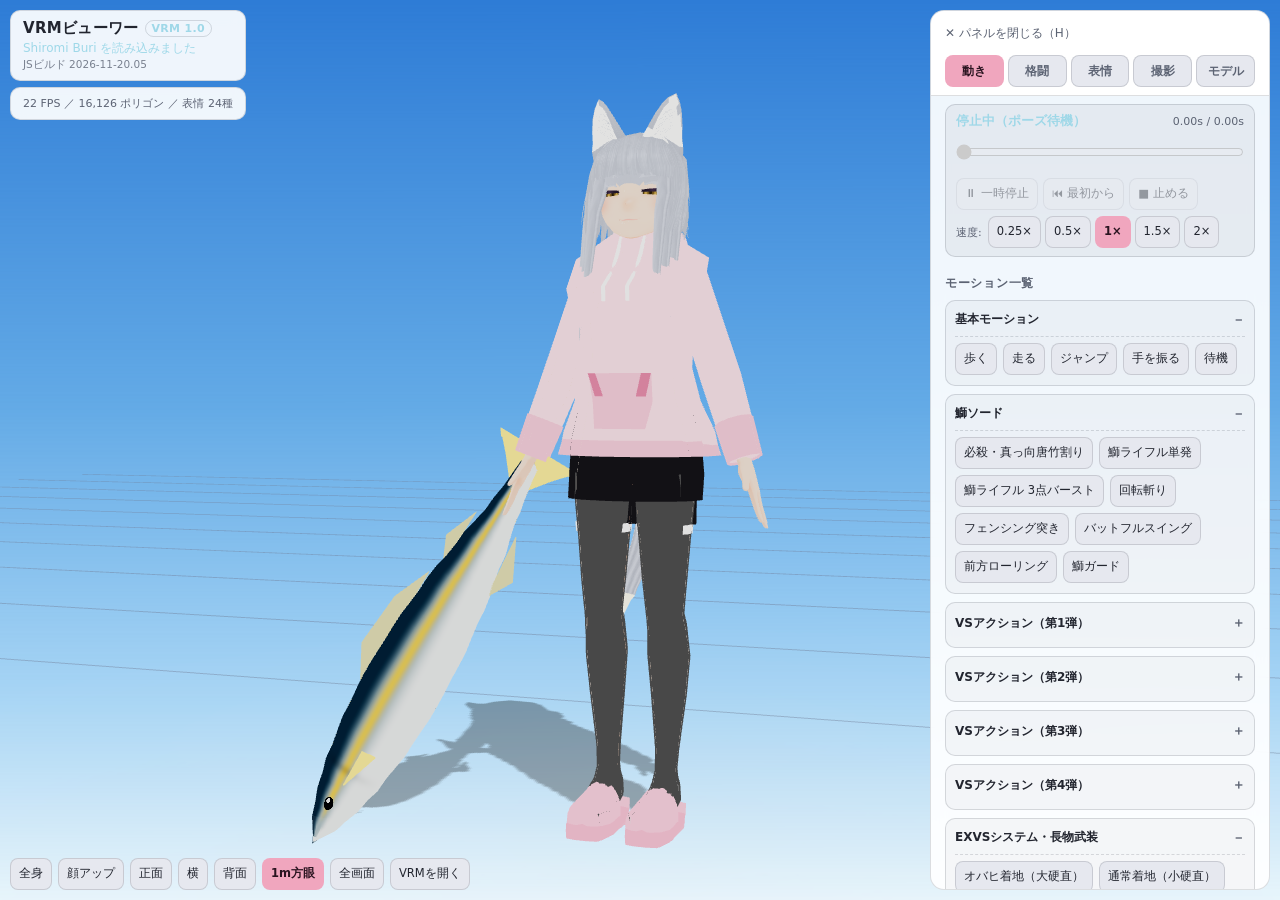
==== index.html @ d03084d5 "Add files via upload" ====
<!doctype html>
<html lang="ja">
  <head>
    <meta charset="utf-8" />
    <meta name="viewport" content="width=device-width, initial-scale=1, viewport-fit=cover" />
    <meta name="color-scheme" content="light dark" />
    <link rel="icon" href="data:," />
    <title>VRMビューワー</title>
    <style>
      button, [role="button"], select, summary, input:not([type="checkbox"], [type="radio"]) { min-height: 2rem; }
    </style>
    <link rel="stylesheet" href="css/viewer.css?v=2026-11-20.05" />
  </head>

<body>
<div id="stage" aria-label="3Dビュー"></div>

<div id="top-left">
  <div id="statusbar">
    <div class="chip">
      <h1>VRMビューワー<span class="sub" id="vrmver">VRM 1.0 / 0.x</span></h1>
      <div id="loadmsg">モデルを読み込んでいます…</div>
      <div id="buildstamp">JSビルド 2026-11-20.05</div>
    </div>
    <div class="chip" id="stats" hidden></div>
  </div>

  <div id="cambar" role="group" aria-label="カメラ・ファイル">
    <button class="act small" data-cam="full" type="button">全身</button>
    <button class="act small" data-cam="face" type="button">顔アップ</button>
    <button class="act small" data-cam="front" type="button">正面</button>
    <button class="act small" data-cam="side" type="button">横</button>
    <button class="act small" data-cam="back" type="button">背面</button>
    <button class="act small on" id="gridbtn" type="button">1m方眼</button>
    <button class="act small" id="fsbtn" type="button">全画面</button>
    <label class="act small" for="file-open">VRMを開く</label>
  </div>
</div>
<input id="file-open" type="file" accept=".vrm,.glb" hidden />

<div id="stalebar" role="alert" hidden>
  <span class="stale-msg">⚠ <b>古いコピーを表示しています</b>（実行中ビルド <b id="stale-running">?</b> ／ サーバー上の最新 <b id="stale-served">?</b>）。<b>Ctrl+Shift+R</b> で強制再読み込みしてください。</span>
  <button type="button" id="stale-close" aria-label="閉じる">×</button>
</div>

<button id="debugFab" type="button" aria-label="操作パネルを開く（Hキーでも開閉）" title="操作パネル（Hキーでも開閉）">⚙ 操作</button>

<aside id="panel" class="closed" aria-label="操作パネル">
  <div class="panel-head">
    <div class="panel-head-top">
      <button id="paneltoggle" aria-expanded="false" type="button">✕ パネルを閉じる（H）</button>
    </div>
    <div class="tabs" role="tablist">
      <button class="tab-btn on" data-tab="motion" role="tab" aria-selected="true" type="button">動き</button>
      <button class="tab-btn" data-tab="melee" role="tab" aria-selected="false" type="button">格闘</button>
      <button class="tab-btn" data-tab="expr" role="tab" aria-selected="false" type="button">表情</button>
      <button class="tab-btn" data-tab="look" role="tab" aria-selected="false" type="button">撮影</button>
      <button class="tab-btn" data-tab="model" role="tab" aria-selected="false" type="button">モデル</button>
    </div>
  </div>

  <!-- 「動き」「格闘」両タブ共通のモーション再生プレイヤー -->
  <div id="motion-player-wrap">
    <div id="motion-player">
      <div class="mp-head">
        <span id="mp-name">停止中（ポーズ待機）</span>
        <span id="mp-time">0.00s / 0.00s</span>
      </div>
      <div class="mp-scrub-row">
        <input type="range" id="mp-scrub" min="0" max="1" step="0.01" value="0" aria-label="モーション再生位置" disabled />
      </div>
      <div class="mp-ctrls">
        <button class="act small" id="mp-play" type="button" disabled>⏸ 一時停止</button>
        <button class="act small" id="mp-restart" type="button" disabled>⏮ 最初から</button>
        <button class="act small" id="mp-stop" type="button" disabled>■ 止める</button>
      </div>
      <div class="mp-speeds" id="mp-speeds">
        <span>速度:</span>
        <button class="act small" data-speed="0.25" type="button">0.25×</button>
        <button class="act small" data-speed="0.5" type="button">0.5×</button>
        <button class="act small on" data-speed="1" type="button">1×</button>
        <button class="act small" data-speed="1.5" type="button">1.5×</button>
        <button class="act small" data-speed="2" type="button">2×</button>
      </div>
    </div>
  </div>

  <!-- ===== TAB 1: 動き（基本・剣・VS・EXVS・エモート・ポーズ・しっぽ） ===== -->
  <div class="tab-pane on" id="tab-motion" role="tabpanel">
    <section aria-labelledby="h-player">
      <h2 id="h-player">モーション一覧</h2>
      <div id="motion-groups"></div>
      <p class="hint">ループ系以外は再生後に自動で待機ポーズへ戻ります。一時停止／シークで任意フレームを確認できます。</p>
    </section>

    <section aria-labelledby="h-pose">
      <h2 id="h-pose">ポーズ・関節</h2>
      <details class="grp">
        <summary>基本・武器ポーズ＆関節スライダー</summary>
        <div class="row" id="pose-row">
          <button class="act on" data-pose="stand" type="button">通常</button>
          <button class="act" data-pose="wave" type="button">手を振る</button>
          <button class="act" data-pose="banzai" type="button">バンザイ</button>
          <button class="act" data-pose="onehand" type="button">片手を上げる</button>
        </div>
        <div class="row">
          <button class="act" id="bow-once" type="button">おじぎする</button>
          <button class="act" id="jump-once" type="button">ジャンプ</button>
        </div>
        <p class="hint">鰤ソードのポーズ：</p>
        <div class="row" id="sword-pose-row">
          <button class="act" data-pose="katsugu" type="button">担ぐ</button>
          <button class="act" data-pose="kamae" type="button">構え（刀中段）</button>
          <button class="act" data-pose="nio" type="button">仁王立ち</button>
        </div>
        <div id="joint-sliders"></div>
      </details>
    </section>

    <section aria-labelledby="h-tail">
      <h2 id="h-tail">しっぽ（連動表現）</h2>
      <div class="row" id="tail-row">
        <button class="act on" data-tail="normal" type="button">ふつう</button>
        <button class="act" data-tail="happy" type="button">うれしい</button>
        <button class="act" data-tail="sleepy" type="button">ねむい</button>
        <button class="act" data-tail="surprised" type="button">びっくり</button>
      </div>
      <p class="hint">しっぽボーンがあるモデルでは気分に合わせて振り方と表情が連動します。</p>
    </section>
  </div>

  <!-- ===== TAB 2: 格闘（徒手空拳・カンフー・東方不敗・サイヤ人） ===== -->
  <div class="tab-pane" id="tab-melee" role="tabpanel">
    <section aria-labelledby="h-melee-pose">
      <h2 id="h-melee-pose">格闘ポーズ（構え）</h2>
      <div class="row" id="melee-pose-row">
        <button class="act small" data-pose="boxing_guard" type="button">ボクシング構え</button>
        <button class="act small" data-pose="kungfu_ready" type="button">カンフー構え</button>
        <button class="act small" data-pose="mabu" type="button">馬歩（四股立ち）</button>
        <button class="act small" data-pose="saiyan_charge" type="button">サイヤ人気溜め</button>
        <button class="act small" data-pose="toho_fuhai" type="button">東方不敗構え</button>
        <button class="act small" data-pose="stand" type="button">構え解除</button>
      </div>
    </section>
    <section aria-labelledby="h-melee">
      <h2 id="h-melee">徒手空拳モーション（22種）</h2>
      <div id="melee-groups"></div>
    </section>
  </div>

  <!-- ===== TAB 3: 表情 ===== -->
  <div class="tab-pane" id="tab-expr" role="tabpanel">
    <section aria-labelledby="h-expr">
      <h2 id="h-expr">表情プリセット <button class="act small" id="expr-reset" type="button">リセット</button></h2>
      <div class="row" id="expr-presets">
        <button class="act" data-expr="happy" type="button">笑顔</button>
        <button class="act" data-expr="angry" type="button">怒り</button>
        <button class="act" data-expr="sad" type="button">悲しみ</button>
        <button class="act" data-expr="surprised" type="button">驚き</button>
        <button class="act" data-expr="relaxed" type="button">ほっと</button>
      </div>
      <p class="hint">追加の表情（モデルに含まれるもの）：</p>
      <div class="row" id="expr-extra">
        <button class="act" data-expr="sleepy" type="button">眠い</button>
        <button class="act" data-expr="zito" type="button">ジト目</button>
        <button class="act" data-expr="satori" type="button">さとり</button>
        <button class="act" data-expr="fun" type="button">にっこり</button>
        <button class="act" data-expr="dislike" type="button">不機嫌</button>
        <button class="act" data-expr="wink" type="button">ウインク</button>
        <button class="act" data-expr="pout" type="button">ふくれっ面</button>
        <button class="act" data-expr="pien" type="button">ぴえん</button>
        <button class="act" data-expr="heart" type="button">ハート目</button>
        <button class="act" data-expr="twinkle" type="button">キラキラ目</button>
        <button class="act" data-expr="pero" type="button">てへぺろ</button>
      </div>
      <p class="hint">口の形：</p>
      <div class="row" id="mouth-row">
        <button class="act" data-mouth="aa" type="button">あ</button>
        <button class="act" data-mouth="ih" type="button">い</button>
        <button class="act" data-mouth="ou" type="button">う</button>
        <button class="act" data-mouth="ee" type="button">え</button>
        <button class="act" data-mouth="oh" type="button">お</button>
        <button class="act" data-mouth="" type="button">閉じる</button>
      </div>
      <div class="row">
        <button class="act" id="blink-once" type="button">まばたきする</button>
      </div>
      <details class="grp" open>
        <summary>表情スライダー</summary>
        <div id="expr-sliders"></div>
      </details>
    </section>
  </div>

  <!-- ===== TAB 4: 撮影・色・ライティング ===== -->
  <div class="tab-pane" id="tab-look" role="tabpanel">
    <section aria-labelledby="h-shot">
      <h2 id="h-shot">スクリーンショット</h2>
      <div class="row">
        <button class="act" id="shot" type="button">PNG保存</button>
        <button class="act" id="shot-alpha" type="button">背景透過PNG保存</button>
      </div>
    </section>

    <section aria-labelledby="h-light">
      <h2 id="h-light">ライティング <button class="act small" id="light-reset" type="button">初期値</button></h2>
      <div class="slider"><span>主ライト</span><input type="range" id="light-key" min="0" max="3" step="0.05" value="1.6" aria-label="主ライト強さ" /><output id="light-key-out">1.60</output></div>
      <div class="slider"><span>光・左右</span><input type="range" id="light-az" min="-180" max="180" step="1" value="39" aria-label="光の左右角度" /><output id="light-az-out">39°</output></div>
      <div class="slider"><span>光・高さ</span><input type="range" id="light-el" min="5" max="85" step="1" value="45" aria-label="光の高さ角度" /><output id="light-el-out">45°</output></div>
      <div class="slider"><span>環境光</span><input type="range" id="light-amb" min="0" max="2" step="0.05" value="0.85" aria-label="環境光の強さ" /><output id="light-amb-out">0.85</output></div>
      <div class="slider"><span>露出</span><input type="range" id="light-exp" min="0.5" max="1.8" step="0.05" value="1.05" aria-label="画面の露出" /><output id="light-exp-out">1.05</output></div>
      <div class="toggle"><span>地面の影を表示</span><button id="tg-shadow" aria-pressed="true" aria-label="地面の影を表示" type="button"></button></div>
      <div class="toggle"><span>1m方眼グリッド床</span><button id="tg-grid" aria-pressed="true" aria-label="1m方眼グリッド床" type="button"></button></div>
    </section>

    <section aria-labelledby="h-auto">
      <h2 id="h-auto">自動の動き・背景・表示</h2>
      <div class="toggle"><span>自動まばたき</span><button id="tg-blink" aria-pressed="true" aria-label="自動まばたき" type="button"></button></div>
      <div class="toggle"><span>呼吸（アイドル待機）</span><button id="tg-breath" aria-pressed="true" aria-label="呼吸" type="button"></button></div>
      <div class="toggle"><span>髪・しっぽの揺れ（SpringBone）</span><button id="tg-sway" aria-pressed="true" aria-label="髪としっぽの揺れ" type="button"></button></div>
      <div class="toggle"><span>ポインターを目・頭で追う</span><button id="tg-look" aria-pressed="false" aria-label="ポインターを目と頭で追う" type="button"></button></div>
      <div class="toggle"><span>ターンテーブル（自動回転）</span><button id="tg-spin" aria-pressed="false" aria-label="ターンテーブル" type="button"></button></div>
      <div class="toggle"><span>ワイヤーフレーム</span><button id="tg-wire" aria-pressed="false" aria-label="ワイヤーフレーム" type="button"></button></div>
      <p class="hint">背景：</p>
      <div class="swatches" id="bg-swatches">
        <button data-bg="sky" class="on" style="background:linear-gradient(180deg,#2e7cd6,#a9d6f5)" aria-label="青空" type="button"></button>
        <button data-bg="studio" style="background:#232733" aria-label="スタジオ" type="button"></button>
        <button data-bg="pink" style="background:#f6c6d3" aria-label="ピンク" type="button"></button>
        <button data-bg="mint" style="background:#bfe6dd" aria-label="ミント" type="button"></button>
        <button data-bg="night" style="background:#0d1020" aria-label="夜" type="button"></button>
        <button data-bg="white" style="background:#f4f4f6" aria-label="白" type="button"></button>
      </div>
    </section>

    <section aria-labelledby="h-color">
      <h2 id="h-color">色替え <button class="act small" id="color-reset" type="button">色をリセット</button></h2>
      <details class="grp">
        <summary>プリセット＆マテリアル色</summary>
        <div id="color-presets"></div>
        <div id="color-pair">
          <div class="slider"><span>フーディ</span><input type="color" id="hoodie-color" value="#f6c6d3" aria-label="フーディの色" /></div>
          <div class="slider"><span>クロッグ</span><input type="color" id="clog-color" value="#f0a6be" aria-label="クロッグの色" /></div>
        </div>
        <p class="hint">マテリアルごとの色（全モデル共通）：</p>
        <div id="mat-colors"></div>
      </details>
    </section>
  </div>

  <!-- ===== TAB 5: モデル ===== -->
  <div class="tab-pane" id="tab-model" role="tabpanel">
    <section aria-labelledby="h-model">
      <h2 id="h-model">モデル読み込み</h2>
      <label class="act openmodel" for="file-open">別のVRM / GLBファイルを開く</label>
      <p class="hint">.vrm（VRM 1.0 / 0.x）・.glb ファイルを画面にドラッグ＆ドロップしても読み込めます。<br />左ドラッグで回転、ホイール／ピンチで拡大縮小、右ドラッグで平行移動できます。</p>
      <div id="modelinfo"></div>
    </section>
  </div>
</aside>

<div id="overlay" role="status" aria-live="polite"><div class="box">
  <div class="ring" aria-hidden="true"></div>
  <p id="overlay-title">モデルを読み込んでいます…</p>
  <p id="overlay-sub">しばらくお待ちください</p>
</div></div>
<div id="dropveil">VRM / GLB ファイルをドロップして読み込む</div>
<div id="errbox" role="alert"></div>

<script src="assets/three.min.js"></script>
<script src="js/core.js?v=2026-11-20.05"></script>
<script src="js/motions/registry.js?v=2026-11-20.05"></script>
<script src="js/motions/basic.js?v=2026-11-20.05"></script>
<script src="js/motions/sword.js?v=2026-11-20.05"></script>
<script src="js/motions/vs.js?v=2026-11-20.05"></script>
<script src="js/motions/exvs.js?v=2026-11-20.05"></script>
<script src="js/motions/exvs_sword.js?v=2026-11-20.05"></script>
<script src="js/motions/emotes.js?v=2026-11-20.05"></script>
<script src="js/motions/melee.js?v=2026-11-20.05"></script>
<script src="js/ui.js?v=2026-11-20.05"></script>
</body>
</html>
---- css/viewer.css ----
:root{
  --bg:#14161d; --panel:rgba(20,22,30,.88); --panel-solid:#1a1d27;
  --ink:#f2f3f7; --ink-dim:#a7adbd; --line:rgba(255,255,255,.12);
  --accent:#f0a6be; --accent-ink:#2a1420; --accent2:#9fd8e8;
  --btn:#262a38; --btn-on:#f0a6be;
  --radius:10px;
}
@media (prefers-color-scheme: light){
  :root{
    --bg:#eceef3; --panel:rgba(255,255,255,.92); --panel-solid:#ffffff;
    --ink:#22252f; --ink-dim:#5c6373; --line:rgba(20,24,40,.14);
    --btn:#e6e8ef;
  }
}
*{ box-sizing:border-box; }
html,body{ height:100%; }
body{
  margin:0; background:var(--bg); color:var(--ink);
  font-family:"Hiragino Kaku Gothic ProN","Hiragino Sans","Noto Sans JP",system-ui,-apple-system,"Segoe UI",sans-serif;
  overflow:hidden; -webkit-user-select:none; user-select:none;
  -webkit-tap-highlight-color:transparent;
}
#stage{ position:fixed; inset:0; }
#stage canvas{ display:block; touch-action:none; }

/* ---------- top-left status & camera bar ---------- */
#top-left{
  position:fixed; top:10px; left:10px; z-index:5; pointer-events:none;
  display:flex; flex-direction:column; align-items:flex-start; gap:6px;
  max-width:calc(100vw - 110px);
}
#statusbar{
  display:flex; flex-direction:column; gap:6px; max-width:min(78vw, 380px);
}
.chip{
  background:var(--panel); border:1px solid var(--line); border-radius:var(--radius);
  padding:8px 12px; backdrop-filter:blur(8px); pointer-events:auto;
}
.chip h1{
  margin:0; font-size:15px; font-weight:700; letter-spacing:.02em;
  display:flex; align-items:center; gap:6px; flex-wrap:wrap;
}
.chip h1 .sub{
  font-weight:600; color:var(--accent2); font-size:11px;
  padding:1px 6px; border:1px solid var(--line); border-radius:999px;
}
#loadmsg{ font-size:12px; color:var(--ink-dim); margin-top:2px; }
#loadmsg.done{ color:var(--accent2); }
#buildstamp{ font-size:10.5px; color:var(--ink-dim); margin-top:1px; font-variant-numeric:tabular-nums; opacity:.8; }
#stats{ font-size:11px; color:var(--ink-dim); font-variant-numeric:tabular-nums; }

#cambar{
  position:fixed; left:10px; bottom:10px; z-index:5; display:flex; gap:6px; flex-wrap:wrap;
  max-width:calc(100vw - 360px); pointer-events:auto;
}

/* ---------- panel opener button ---------- */
#debugFab{
  position:fixed; top:10px; right:10px; z-index:9;
  appearance:none; border:1px solid var(--line); background:var(--panel); color:var(--ink);
  backdrop-filter:blur(8px); border-radius:10px; padding:6px 12px;
  font-size:13px; font-weight:700; font-family:inherit; cursor:pointer;
  display:flex; align-items:center; gap:5px; box-shadow:0 4px 14px rgba(0,0,0,.22);
}
#debugFab:hover{ filter:brightness(1.12); }
body.panel-open #debugFab{ display:none; }

/* ---------- control panel ---------- */
#panel{
  position:fixed; z-index:6; top:10px; right:10px; width:340px;
  max-height:calc(100dvh - 20px); overflow-y:auto; overscroll-behavior:contain;
  background:var(--panel); border:1px solid var(--line); border-radius:14px;
  backdrop-filter:blur(10px); padding:0 14px 14px;
  scrollbar-width:thin;
}
#panel.closed{ display:none; }

.panel-head{
  position:sticky; top:0; z-index:3;
  background:var(--panel-solid); margin:0 -14px 8px; padding:6px 14px 8px;
  border-bottom:1px solid var(--line);
}
.panel-head-top{ display:flex; align-items:center; justify-content:space-between; margin-bottom:6px; }
#paneltoggle{
  appearance:none; border:none; background:transparent;
  color:var(--ink-dim); font-size:12px; padding:4px 0; cursor:pointer; font-family:inherit; text-align:left;
}
#paneltoggle:hover{ color:var(--ink); }

.tabs{ display:grid; grid-template-columns:repeat(5, minmax(0, 1fr)); gap:4px; }
.tab-btn{
  appearance:none; border:1px solid var(--line); background:var(--btn); color:var(--ink-dim);
  border-radius:8px; padding:5px 2px; font-size:11.5px; font-weight:700; font-family:inherit; cursor:pointer;
  text-align:center; white-space:nowrap;
}
.tab-btn.on{ background:var(--accent); color:var(--accent-ink); border-color:transparent; }
.tab-pane{ display:none; }
.tab-pane.on{ display:block; }

#motion-player-wrap[hidden]{ display:none; }

#panel section{ padding:8px 0 6px; border-bottom:1px solid var(--line); }
#panel section:last-child{ border-bottom:none; }
#panel h2{
  margin:0 0 8px; font-size:12px; font-weight:700; letter-spacing:.06em;
  color:var(--ink-dim); display:flex; justify-content:space-between; align-items:center;
}
#panel h2 button{ font-size:11px; }

details.grp{
  border:1px solid var(--line); border-radius:10px; padding:4px 9px 8px; margin-bottom:8px;
  background:rgba(127,127,140,.06);
}
details.grp summary{
  cursor:pointer; font-size:12px; font-weight:700; color:var(--ink);
  list-style:none; display:flex; align-items:center; justify-content:space-between; padding:4px 0;
}
details.grp summary::-webkit-details-marker{ display:none; }
details.grp summary::after{ content:"＋"; color:var(--ink-dim); font-size:13px; }
details.grp[open] summary::after{ content:"－"; }
details.grp[open] summary{ margin-bottom:6px; border-bottom:1px dashed var(--line); padding-bottom:6px; }

.row{ display:flex; flex-wrap:wrap; gap:6px; margin-bottom:8px; }
.row:last-child{ margin-bottom:2px; }
button.act, label.act{
  appearance:none; border:1px solid var(--line); background:var(--btn); color:var(--ink);
  border-radius:8px; padding:7px 10px; font-size:12.5px; font-family:inherit; cursor:pointer;
  line-height:1.2; display:inline-flex; align-items:center; justify-content:center; gap:4px;
}
button.act:hover, label.act:hover{ filter:brightness(1.12); }
button.act.on{ background:var(--btn-on); color:var(--accent-ink); border-color:transparent; font-weight:700; }
button.act.small, label.act.small{ padding:5px 8px; font-size:11.5px; }
button.act:disabled{ opacity:.42; cursor:not-allowed; }

.slider{
  display:grid; grid-template-columns:68px 1fr 40px; align-items:center; gap:8px;
  margin:5px 0; font-size:12px;
}
.slider output{ text-align:right; font-variant-numeric:tabular-nums; color:var(--ink-dim); font-size:11.5px; }
input[type="range"]{ width:100%; accent-color:var(--accent); height:22px; margin:0; }

.toggle{
  display:flex; justify-content:space-between; align-items:center; gap:8px;
  font-size:12.5px; padding:4px 0;
}
.toggle button{
  appearance:none; width:44px; height:24px; border-radius:999px; border:1px solid var(--line);
  background:var(--btn); position:relative; cursor:pointer; flex:none; padding:0;
}
.toggle button::after{
  content:""; position:absolute; top:2px; left:2px; width:18px; height:18px; border-radius:50%;
  background:var(--ink-dim); transition:left .15s, background .15s;
}
.toggle button[aria-pressed="true"]{ background:var(--accent); border-color:transparent; }
.toggle button[aria-pressed="true"]::after{ left:22px; background:#fff; }

.swatches{ display:flex; gap:6px; flex-wrap:wrap; }
.swatches button{
  width:32px; height:32px; border-radius:8px; border:2px solid var(--line); cursor:pointer; padding:0;
}
.swatches button.on{ border-color:var(--accent); }
#modelinfo{ font-size:12px; color:var(--ink-dim); line-height:1.75; }
#modelinfo b{ color:var(--ink); font-weight:600; }
.hint{ font-size:11.5px; color:var(--ink-dim); line-height:1.55; margin:2px 0 6px; }

/* ---------- motion player card ---------- */
#motion-player{
  border:1px solid var(--line); border-radius:10px; padding:8px 10px; margin-bottom:10px;
  background:rgba(127,127,140,.10);
}
.mp-head{ display:flex; align-items:center; justify-content:space-between; gap:8px; margin-bottom:6px; }
#mp-name{ font-size:12.5px; font-weight:700; color:var(--accent2); overflow:hidden; text-overflow:ellipsis; white-space:nowrap; }
#mp-time{ font-size:11px; color:var(--ink-dim); font-variant-numeric:tabular-nums; flex:none; }
.mp-scrub-row{ margin-bottom:6px; }
#mp-scrub{ width:100%; }
.mp-ctrls{ display:flex; gap:5px; flex-wrap:wrap; align-items:center; margin-bottom:6px; }
.mp-speeds{ display:flex; gap:4px; flex-wrap:wrap; align-items:center; }
.mp-speeds span{ font-size:11px; color:var(--ink-dim); margin-right:2px; }

/* ---------- color UI ---------- */
#color-presets{ display:grid; grid-template-columns:repeat(4,1fr); gap:6px; margin-bottom:8px; }
.colorswatch{
  appearance:none; border:1px solid var(--line); background:var(--btn); color:var(--ink);
  border-radius:8px; padding:5px 4px 4px; cursor:pointer; font-family:inherit;
  display:flex; flex-wrap:wrap; justify-content:center; gap:3px; min-height:44px;
}
.colorswatch .cs-half{ width:16px; height:16px; border-radius:50%; border:1px solid rgba(0,0,0,.25); display:block; }
.colorswatch .cs-label{ width:100%; text-align:center; font-size:10.5px; line-height:1.1; }
.colorswatch.on{ background:var(--btn-on); color:var(--accent-ink); border-color:transparent; font-weight:700; }
#mat-colors input[type="color"], #color-pair input[type="color"]{
  width:52px; height:32px; padding:2px; border:1px solid var(--line);
  border-radius:6px; background:var(--btn); cursor:pointer; justify-self:end;
}
#color-pair .slider span{ align-self:center; }
.openmodel{
  display:flex; width:100%; text-align:center; font-size:13.5px; font-weight:700;
  padding:10px 12px; margin-bottom:8px;
}

/* ---------- stale-copy warning ---------- */
#stalebar{
  position:fixed; top:10px; left:50%; transform:translateX(-50%); z-index:40;
  width:min(700px, calc(100vw - 20px));
  display:flex; align-items:flex-start; gap:10px;
  background:#f7b731; color:#231a00; border:1px solid #a86e00; border-radius:12px;
  padding:10px 12px; font-size:12.5px; line-height:1.55;
  box-shadow:0 8px 28px rgba(0,0,0,.35);
}
#stalebar[hidden]{ display:none; }
#stalebar .stale-msg{ flex:1; }
#stale-close{
  appearance:none; border:1px solid rgba(35,26,0,.4); background:transparent; color:#231a00;
  border-radius:8px; width:26px; height:26px; font-size:15px; line-height:1; cursor:pointer; flex:none;
}

/* ---------- loading / error / drop ---------- */
#overlay{
  position:fixed; inset:0; z-index:20; display:flex; align-items:center; justify-content:center;
  background:rgba(16,18,24,.78); backdrop-filter:blur(6px); transition:opacity .3s; text-align:center; padding:20px;
}
#overlay.hide{ opacity:0; pointer-events:none; }
#overlay .box{
  max-width:340px; background:var(--panel-solid); border:1px solid var(--line);
  border-radius:14px; padding:20px 24px; box-shadow:0 12px 36px rgba(0,0,0,.35);
}
#overlay .ring{
  width:40px; height:40px; margin:0 auto 12px; border-radius:50%;
  border:3px solid var(--line); border-top-color:var(--accent);
  animation:spin 0.9s linear infinite;
}
@keyframes spin{ to{ transform:rotate(360deg); } }
@media (prefers-reduced-motion: reduce){ #overlay .ring{ animation:none; } }
#overlay-title{ margin:0 0 4px; font-size:14.5px; font-weight:700; color:var(--ink); }
#overlay-sub{ margin:0; font-size:12.5px; color:var(--ink-dim); line-height:1.6; }

#errbox{
  position:fixed; left:10px; bottom:54px; z-index:30; max-width:min(92vw,480px);
  background:#5c1f28; color:#ffe9ec; border-radius:10px; padding:10px 14px;
  font-size:12.5px; line-height:1.6; display:none; white-space:pre-wrap; word-break:break-all;
}
#dropveil{
  position:fixed; inset:0; z-index:25; display:none; align-items:center; justify-content:center;
  background:rgba(10,10,16,.65); color:#fff; font-size:17px; font-weight:700;
  border:3px dashed var(--accent); pointer-events:none;
}
body.dragging #dropveil{ display:flex; }

/* ---------- mobile layout (zero overlap) ---------- */
@media (max-width:760px){
  #top-left{ max-width:calc(100vw - 104px); }
  #statusbar{ max-width:100%; }
  #cambar{ position:static; max-width:100%; }
  #panel{
    top:auto; bottom:0; right:0; left:0; width:auto; border-radius:16px 16px 0 0;
    max-height:58dvh;
  }
  #errbox{ bottom:auto; top:10px; }
}
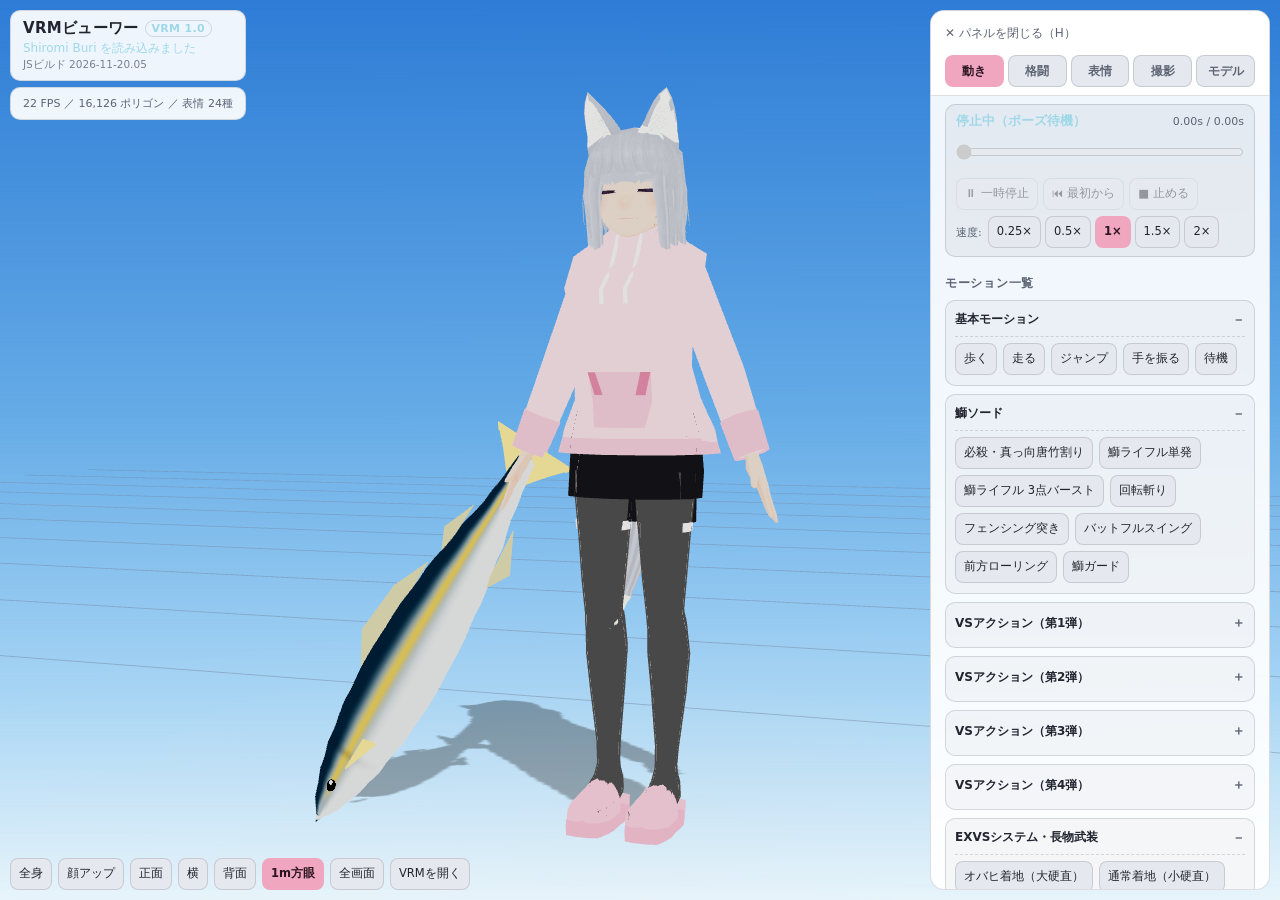
==== commit 1a03d7b3: "Add files via upload" ====
--- a/index.html
+++ b/index.html
@@ -276,6 +276,7 @@
 <script src="js/motions/exvs_sword.js?v=2026-11-20.05"></script>
 <script src="js/motions/emotes.js?v=2026-11-20.05"></script>
 <script src="js/motions/melee.js?v=2026-11-20.05"></script>
+    <script src="js/motions/shooting.js?v=2026-11-25.01"></script>
 <script src="js/ui.js?v=2026-11-20.05"></script>
 </body>
 </html>
